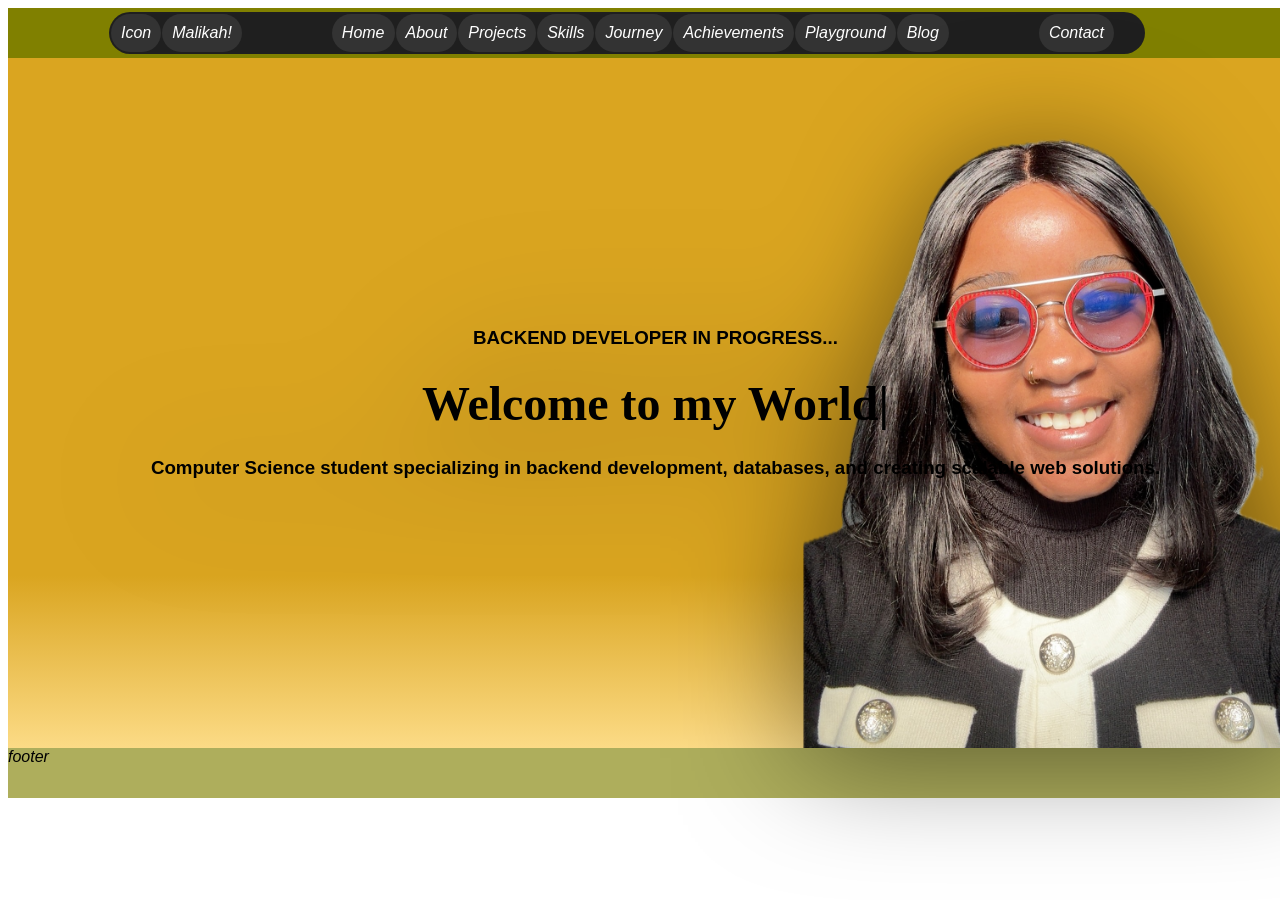
==== index.html @ b6b21f2e "Initial website upload" ====
<!DOCTYPE html>
<html lang="en">
<head>
    <meta charset="UTF-8">
    <meta name="viewport" content="width=device-width, initial-scale=1.0">
    <title>Home</title>
      <link rel="stylesheet" href="style.css">
      <link rel="icon" href="images/icon.png">
</head>
<body>
      <div id="gridcontainer">
     <header id="head">
      <div id="banner">
       <ul class="tabs">
            <li><a href="#">Icon</a></li>
            <li><a href="malikah.html">Malikah!</a></li>
        </ul>
       <ul class="tabs">
            <li><a href="index.html">Home</a></li>
            <li><a href="about.html">About</a></li>
            <li><a href="#">Projects</a></li>
            <li><a href="#">Skills</a></li>
            <li><a href="#">Journey</a></li>
            <li><a href="#">Achievements</a></li>
            <li><a href="#">Playground</a></li>
            <li><a href="#">Blog</a></li>
        </ul>
        <ul class="tabs">
            <li><a href="#">Contact</a></li>
        </ul>
    
    </div>
     </header>
    <main id="main">  
        <section class="box" >
        <h3>BACKEND DEVELOPER IN PROGRESS...<br></h3>
        <h1><p><span id="typing"></span><span class="cursor">|</span></p></h1>
        <h3>Computer Science student specializing in backend development,
             databases, and creating scalable web solutions.</h3>
            </section>
<script src="script.js"></script>
    </main>
    <footer id="footer">footer</footer>
    </div>
</body>
</html>
---- style.css ----
#gridcontainer{
    display: grid;
    grid-template-areas:'header header header' 
    'main main main' 'footer footer footer';
   height: auto;
   max-width:100%;
   background-color:rgba(0, 0, 255, 0) ;
    font-family: Verdana, Geneva, Tahoma, sans-serif;
}
#head{
    grid-area: header;
    background-color: olive;
    font-style: italic;
    height: 50px;
}

#main{
    grid-area: main;
   width:100%;
   background: linear-gradient(to bottom,goldenrod 75%, rgb(252, 219, 134));
    height: auto;

}
#footer{
    grid-area: footer;
    background-color: rgba(128, 128, 0, 0.638);
    font-style: italic;
    height: 50px;

}
/*malikah page */
.page{
    display: grid;
    grid-template-columns: 20% 60% 20%;
}
.grid{
    display: grid;
    grid-template-columns: repeat(3,1fr);
    grid-template-rows: repeat(3, 25%);
    width: 75%;
    margin: auto;
    gap: 1px; 
    /*background-color: rgb(11, 54, 210);*/
   
}

.griditem{
    background-color: rgb(0, 0, 0);
}
table{
    width:75%;
    margin: auto;
}
  td {
  text-align: center;
}
table img{
    height: 30px;
    rotate: 355deg;
}
article img, article video{
    width:100%;
    height: 100%;
    display: block;
}
p img{
    display: block;
    width:160;
    height:240px;
    margin: 27px 30px 78px 40px;
}
p video{
    display: block;
    width:160;
    height:240px;
    margin: 27px 30px 78px 51px;
}
.grid-wrap{
    position: relative;
    grid-column: 2;
    margin-top: 50px;
}
.col1{
    grid-column: 1;
}
.col3{
    grid-column: 3;
}
.row12{
    grid-row: 1/3;
}
.row22{
    grid-row: 3/5;
}
.row32{
    grid-row: 5/7;
}
.tilt{
    transform:rotateZ(5deg);;
}
.tilt2{
    transform:rotateZ(350deg);;
}
.Photo{
    background-color: whitesmoke; 
    width: 240px;
    height: 330px;
  background-image: radial-gradient(black 0.5px, transparent 0);
  background-size: 5px 5px; 
  margin-top: 140px;
  margin-right: 40px;
  margin-left: 28px;
}
.block1{
    z-index: 4;
    width:auto;
    height: auto;
    transform:rotateZ(340deg);
    position: absolute;
    top: 430px;    
    left: 160px; 
    letter-spacing: 5px;
    font-style:bold;
    text-transform: uppercase;
    color: aliceblue;
    font-family:'Courier New';
    text-shadow: 5px -10px 10px rgb(19, 1, 1);
    font-size: 28px;
}

ol{
    list-style: none;
}
ol li{
    display: inline-block;
    background-color: beige;
    padding: 10px;
    border-radius: 2em;
}
article{
   /* background-color: blueviolet;*/
    display: inline-block;
}
#banner{
    background-color: antiquewhite;
    text-align: center;
}
h1{
   display: inline;
    margin: 20px;
    text-align: center;
}
h1 li{
    display: inline-block;
    margin: -6.5px;
}
.wave li:nth-child(1){transform: translateY(0px); }
.wave li:nth-child(2){transform: translateY(-5.5px); }
.wave li:nth-child(3){transform: translateY(5.5px); }
.wave li:nth-child(4){transform: translateY(-5.5px); }
.wave li:nth-child(5){transform: translateY(65.5x); }
.wave li:nth-child(6){transform: translateY(-5.5px); }

.blockA{
    background-color: blueviolet;
    z-index: 1;
    width: 300px;
    height: 300px;
   float: left;
    transform:rotateZ(5deg);
     margin-left: 10%;
     margin-top: 6%;
}
.blockB{
    background-color: rgb(226, 43, 43);
    z-index: 2;
      width: 300px;
    height: 300px;
   float: left;
    transform:rotateZ(-2deg);
    margin-top: 10%;
    margin-left: 15%;
}
.blockC{
    background-color: rgb(220, 13, 165);
    z-index: 3;
     width: 300px;
    height: 300px;
   float: left;
    transform:rotateZ(20deg);
    margin-left: 40%;
    margin-top: -10%;
}
.blockD{
    background-color: rgb(43, 226, 211);
    z-index: 4;
     width: 300px;
    height: 300px;
    display: inline-block;
    transform:rotateZ(300deg);
    margin-left: 35%;
    margin-top: -50px;
}
 /*me page */
#grid2{
    grid-area: main;
}
#banner {
     display: grid;
    grid-template-columns: 1fr auto 1fr;
    background-color: #1f1f1f;
    border: 2px  #444;
    border-radius: 25px;
    width: 80%;
    margin: 4px 101px;
}
.tabs {
    list-style: none;
    display: flex;
    gap: 1px;
    padding:0;
    margin:2px 88px 2px 2px;
}
.tabs li a {
    display: block;
    padding: 10px 10px;
    text-decoration: none;
    color: white;
    background-color: #333;
    border-radius: 20px;
    transition: 0.3s;
}
.tabs li a:hover {
    background-color: #ae2424;
}

.abs li a.active {
    background-color: #0077ff;
}

.hi-block{
    box-sizing: border-box;
    width: 45%;
    height: 200px;
    background-color: rgb(191, 21, 21);
    margin: 35px;
    float: left;
    border-radius: 2em;
    padding: 30px;
}
.inf-block{
     box-sizing: border-box;
    width:45%;;
    height: 480px;
    background-color: rgb(49, 49, 124);
    margin: 35px;
    float: right;
     border-radius: 2em;
     border-radius: 2em;
    padding: 10px;
}
.me-block{
     box-sizing: border-box;
    width: 55%;
    height: 300px;
    background-color: rgb(191, 21, 21);
    margin: 35px;
    float: left;
    border-radius: 2em;
    padding: 30px;
}
.hob-block{
     box-sizing: border-box;
    width:35%;;
    height: 300px;
    background-color: rgb(49, 49, 124);
    margin: 35px;
    float: left;
    border-radius: 2em;
    padding: 30px;
}
/* home page*/ 
h1 {
    font-size: 3rem;
    font-family:quicksand;
    margin-top: -40px;
     margin-bottom: -40px;
}

.cursor {
    animation: blink 0.8s infinite;
}

@keyframes blink {
    50% {
        opacity: 0;
    }
}


.box {
    background-image: url('images/Me-Pic.png');
    background-repeat: no-repeat;
    height: 690px;
    display: flex;
    flex-direction: column;
    justify-content: center; 
    align-items: center;
    cursor: pointer;
    background-size: 500px;
    background-position: right 0px top -150px;
    filter: drop-shadow(0px 10px 60px rgba(0, 0, 0, 0.5));
    transition: background-size 0.2s ease-out, 
                background-position 0.3s ease-out, 
                filter 0.2s ease-out;
}
.box:hover {
    background-size: 520px;
    background-position: right -5px top -160px; 
    filter: drop-shadow(5px 30px 80px rgba(0, 0, 0, 0.6));
}
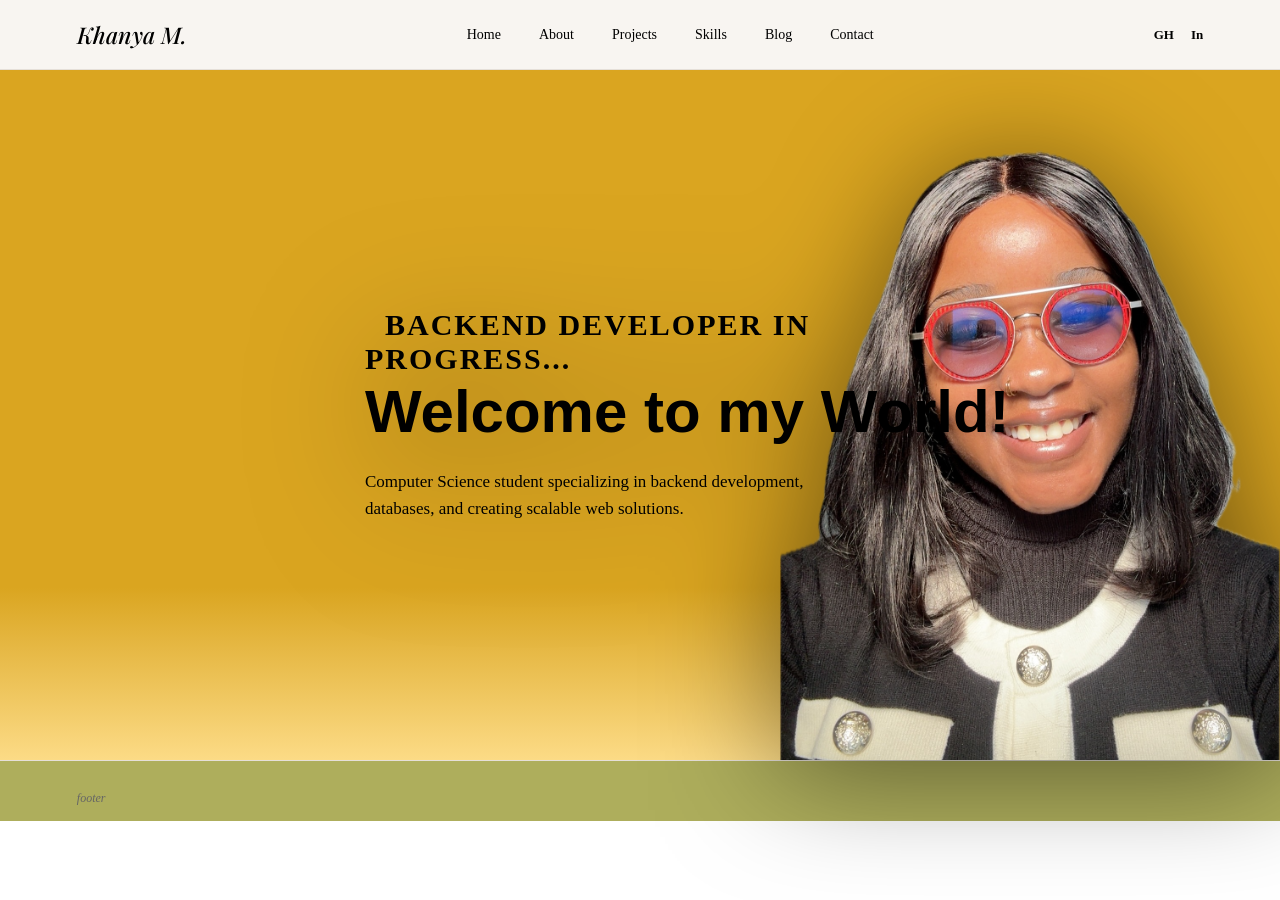
==== commit 33b757d5: "Updated website" ====
--- a/index.html
+++ b/index.html
@@ -3,44 +3,58 @@
 <head>
     <meta charset="UTF-8">
     <meta name="viewport" content="width=device-width, initial-scale=1.0">
-    <title>Home</title>
-      <link rel="stylesheet" href="style.css">
-      <link rel="icon" href="images/icon.png">
+     <title>home</title>
+    <link rel="stylesheet" href="style.css">
+    <link rel="preconnect" href="https://fonts.googleapis.com">
+    <link rel="preconnect" href="https://fonts.gstatic.com" crossorigin>
+    <link href="https://fonts.googleapis.com/css2?family=DM+Sans:wght@400;500;600;700&family=Playfair+Display:wght@400;500;600&display=swap" rel="stylesheet">
 </head>
+
 <body>
-      <div id="gridcontainer">
-     <header id="head">
-      <div id="banner">
-       <ul class="tabs">
-            <li><a href="#">Icon</a></li>
-            <li><a href="malikah.html">Malikah!</a></li>
-        </ul>
-       <ul class="tabs">
-            <li><a href="index.html">Home</a></li>
-            <li><a href="about.html">About</a></li>
-            <li><a href="#">Projects</a></li>
-            <li><a href="#">Skills</a></li>
-            <li><a href="#">Journey</a></li>
-            <li><a href="#">Achievements</a></li>
-            <li><a href="#">Playground</a></li>
-            <li><a href="#">Blog</a></li>
-        </ul>
-        <ul class="tabs">
-            <li><a href="#">Contact</a></li>
-        </ul>
-    
+  <header class="navbar">
+    <a href="malikah.html" class="logo">Khanya M.</a>
+    <nav class="nav-links" id="navLinks">
+            <a href="index.html">Home</a>
+            <a href="about.html" class="active">About</a>
+            <a href="projects.html">Projects</a>
+            <a href="skills.html">Skills</a>
+            <a href="blog.html">Blog</a>
+            <a href="contact.html">Contact</a>
+        </nav>
+
+        <div class="nav-icons">
+
+            <a href="#" aria-label="GitHub"><span>GH</span></a>
+            <a href="#" aria-label="LinkedIn"><span>In</span></a>
+            <!--<button id="themeToggle" aria-label="Toggle dark mode">☼</button>-->
+        </div>
+
+        <button class="menu-button" id="menuButton">☰</button>
+
+    </header>
+    <main id="main">  
+        <section class="box">
+
+    <div class="hero-text">
+
+        <h1>
+            BACKEND DEVELOPER IN PROGRESS...
+        </h1>
+        <h2>
+            <span id="typing"></span><span class="cursor"></span>
+        </h2>
+        <p>
+            Computer Science student specializing in backend development,
+            databases, and creating scalable web solutions.
+        </p>
+
     </div>
-     </header>
-    <main id="main">  
-        <section class="box" >
-        <h3>BACKEND DEVELOPER IN PROGRESS...<br></h3>
-        <h1><p><span id="typing"></span><span class="cursor">|</span></p></h1>
-        <h3>Computer Science student specializing in backend development,
-             databases, and creating scalable web solutions.</h3>
-            </section>
-<script src="script.js"></script>
+
+</section>
+        
     </main>
     <footer id="footer">footer</footer>
     </div>
+    <script src="script.js"></script>
 </body>
 </html>
--- a/style.css
+++ b/style.css
@@ -201,7 +201,7 @@
     margin-left: 35%;
     margin-top: -50px;
 }
- /*me page */
+ /*index page */
 #grid2{
     grid-area: main;
 }
@@ -319,6 +319,815 @@
     background-position: right -5px top -160px; 
     filter: drop-shadow(5px 30px 80px rgba(0, 0, 0, 0.6));
 }
-
-
-
+#typing {
+    font-size: 60px;
+    font-family: Arial, sans-serif;
+
+    /* IMPORTANT */
+    display: block;
+    position: static;
+
+    width: auto;
+    height: auto;
+
+    line-height: 1.2;
+    white-space: nowrap;
+}
+.hero-text {
+    width: 550px;
+}
+.hero-text h1 {
+    font-size: 30px;
+    letter-spacing: 2px;
+    margin-bottom: 20px;
+}
+
+.hero-text h2 {
+    font-size: 40px;
+    line-height: 1.1;
+    margin: 0 0 20px 0;
+    min-height: 1.2em;
+}
+.hero-text p {
+    font-size: 17px;
+    line-height: 1.6;
+    max-width: 500px;
+}
+/* About page */
+
+* {
+    margin: 0;
+    padding: 0;
+    box-sizing: border-box;
+}
+
+:root {
+
+    --background: #f8f5f1;
+    --white: #ffffff;
+
+    --text: #101820;
+    --muted: #656565;
+
+    --dark: #101820;
+
+    --accent: #b98561;
+    --accent-light: #ead9cb;
+
+    --border: #e5dfd8;
+
+    --serif: "Playfair Display", Georgia, serif;
+    --sans: "DM Sans", Arial, sans-serif;
+}
+
+html {
+    scroll-behavior: smooth;
+}
+
+
+a {
+    text-decoration: none;
+    color: inherit;
+}
+
+img {
+    max-width: 100%;
+    display: block;
+}
+
+
+.navbar {
+    height: 70px;
+    display: flex;
+    align-items: center;
+    justify-content: space-between;
+    padding: 0 6%;
+    border-bottom: 1px solid var(--border);
+    background: rgba(248, 245, 241, 0.95);
+    position: sticky;
+    top: 0;
+    z-index: 1000;
+    backdrop-filter: blur(10px);
+}
+
+.logo {
+    font-family: var(--serif);
+    font-size: 23px;
+    font-style: italic;
+    font-weight: 500;
+}
+
+.nav-links {
+    display: flex;
+    gap: 38px;
+    height: 100%;
+}
+
+.nav-links a {
+    display: flex;
+    align-items: center;
+    font-size: 14px;
+    position: relative;
+    transition: 0.3s;
+}
+
+.nav-links a:hover {
+
+    color: var(--accent);
+}
+
+.nav-links a.active::after {
+    content: "";
+    position: absolute;
+    bottom: 0;
+    left: 0;
+    right: 0;
+    height: 0px;
+    background: var(--accent);
+}
+
+.nav-icons {
+    display: flex;
+    align-items: center;
+    gap: 17px;
+}
+
+.nav-icons a {
+    font-size: 13px;
+    font-weight: 700;
+}
+
+.nav-icons button {
+    border: none;
+    background: transparent;
+    font-size: 21px;
+    cursor: pointer;
+}
+
+.menu-button {
+    display: none;
+    background: none;
+    border: none;
+    font-size: 25px;
+    cursor: pointer;
+}
+
+.about-hero {
+    max-width: 1200px;
+    margin: auto;
+    padding: 80px 5% 60px;
+    display: grid;
+    grid-template-columns: 1fr 0.85fr;
+    align-items: center;
+    gap: 70px;
+}
+
+.eyebrow {
+
+    color: var(--accent);
+    font-size: 13px;
+    font-weight: 600;
+    letter-spacing: 1px;
+    margin-bottom: 20px;
+}
+
+.eyebrow.light {
+
+    color: #d8ad8c;
+}
+
+.about-hero h1 {
+    font-family: var(--serif);
+    font-size: clamp(48px, 6vw, 72px);
+    line-height: 1.05;
+    font-weight: 500;
+    margin-bottom: 15px;
+}
+
+.about-hero h1 span {
+
+    color: var(--accent);
+}
+
+.about-hero h2 {
+    font-family: var(--serif);
+    font-size: clamp(28px, 3vw, 42px);
+    font-weight: 400;
+    line-height: 1.25;
+    margin-bottom: 25px;
+}
+
+.hero-description {
+    max-width: 500px;
+    color: var(--muted);
+    font-size: 16px;
+    margin-bottom: 32px;
+}
+
+.hero-buttons {
+    display: flex;
+    align-items: center;
+    gap: 35px;
+}
+
+.primary-button {
+    background: var(--dark);
+    color: white;
+    padding: 15px 25px;
+    border-radius: 40px;
+    display: inline-flex;
+    gap: 25px;
+    align-items: center;
+    font-size: 14px;
+    transition: 0.3s;
+}
+
+.primary-button:hover {
+    transform: translateY(-3px);
+    background: #222c35;
+}
+
+.cv-button {
+    border-bottom: 1px solid var(--text);
+    padding-bottom: 3px;
+    font-size: 14px;
+    transition: 0.3s;
+}
+
+.cv-button:hover {
+    color: var(--accent);
+    border-color: var(--accent);
+}
+
+
+.hero-image-container {
+    position: relative;
+    width: 100%;
+    max-width: 450px;
+    justify-self: end;
+}
+
+.image-decoration {
+    position: absolute;
+    width: 100%;
+    height: 100%;
+    border: 1px solid #d2b49d;
+    border-radius: 50% 50% 0 0;
+    transform: translate(-15px, -15px);
+    z-index: 0;
+}
+
+.hero-image {
+    width: 100%;
+    aspect-ratio: 0.82;
+    object-fit: cover;
+    border-radius: 50% 50% 0 0;
+    position: relative;
+    z-index: 1;
+}
+.journey-section {
+    max-width: 1150px;
+    margin: 0 auto 70px;
+    background: var(--dark);
+    color: white;
+    border-radius: 20px;
+    padding: 60px;
+    display: grid;
+    grid-template-columns: 0.9fr 1.1fr;
+    gap: 70px;
+}
+
+.section-number {
+    display: inline-flex;
+    align-items: center;
+    justify-content: center;
+    width: 35px;
+    height: 35px;
+    border: 1px solid #bda58e;
+    border-radius: 50%;
+    font-size: 11px;
+    margin-bottom: 15px;
+}
+
+.journey-section h2 {
+    font-family: var(--serif);
+    font-size: 40px;
+    line-height: 1.15;
+    font-weight: 400;
+    margin-bottom: 20px;
+}
+
+.small-line {
+    width: 40px;
+    height: 1px;
+    background: #bda58e;
+    margin-bottom: 25px;
+}
+
+.journey-introduction p {
+    color: #d0d0d0;
+    font-size: 14px;
+    margin-bottom: 20px;
+    max-width: 430px;
+}
+
+.signature {
+    font-family: var(--serif);
+    font-style: italic;
+    color: #c99876;
+    font-size: 27px;
+    margin-top: 15px;
+}
+
+.timeline {
+
+    position: relative;
+    padding-left: 65px;
+}
+
+.timeline::before {
+    content: "";
+    position: absolute;
+    left: 23px;
+    top: 20px;
+    bottom: 20px;
+    width: 1px;
+    background: #555b60;
+}
+
+.timeline-item {
+
+    position: relative;
+    display: flex;
+    gap: 25px;
+    margin-bottom: 30px;
+}
+
+.timeline-icon {
+    position: absolute;
+    left: -65px;
+    width: 48px;
+    height: 48px;
+    border-radius: 50%;
+    background: #1d2730;
+    border: 1px solid #39434b;
+    display: flex;
+    align-items: center;
+    justify-content: center;
+    z-index: 2;
+    font-size: 17px;
+}
+
+.timeline-year {
+    color: #c99a78;
+    font-size: 12px;
+    display: block;
+    margin-bottom: 3px;
+}
+
+.timeline-content h3 {
+
+    font-family: var(--serif);
+    font-size: 21px;
+    font-weight: 400;
+    margin-bottom: 5px;
+}
+
+.timeline-content p {
+    color: #bfc2c4;
+    font-size: 13px;
+    max-width: 430px;
+}
+
+.skills-section {
+    max-width: 1150px;
+    margin: 0 auto 70px;
+    padding: 0 20px;
+}
+
+.section-heading {
+    display: flex;
+    justify-content: space-between;
+    align-items: end;
+    margin-bottom: 35px;
+}
+
+.section-heading h2 {
+    font-family: var(--serif);
+    font-weight: 400;
+    font-size: 34px;
+    line-height: 1.2;
+}
+
+.outline-button {
+    border: 1px solid #cfc6bd;
+    padding: 12px 20px;
+    border-radius: 30px;
+    font-size: 13px;
+    transition: 0.3s;
+}
+
+.outline-button:hover {
+    background: var(--dark);
+    color: white;
+}
+
+.skills-grid {
+    display: grid;
+    grid-template-columns: repeat(5, 1fr);
+    gap: 12px;
+}
+
+.skill-card {
+    background: var(--white);
+    border: 1px solid var(--border);
+    border-radius: 18px;
+    padding: 25px 20px;
+    min-height: 200px;
+    transition: 0.3s;
+}
+
+.skill-card:hover {
+    transform: translateY(-6px);
+    box-shadow: 0 15px 35px rgba(0,0,0,0.07);
+}
+
+.skill-icon {
+    width: 48px;
+    height: 48px;
+    border-radius: 50%;
+    background: var(--accent-light);
+    display: flex;
+    align-items: center;
+    justify-content: center;
+    margin-bottom: 20px;
+    font-size: 13px;
+    font-weight: 600;
+}
+
+.skill-card h3 {
+    font-size: 15px;
+    margin-bottom: 8px;
+}
+
+.skill-card p {
+    color: var(--muted);
+    font-size: 12px;
+}
+
+.split-section {
+    max-width: 1150px;
+    margin: 0 auto 70px;
+    display: grid;
+    grid-template-columns: 1fr 1fr;
+    gap: 15px;
+}
+
+.goals-card {
+    position: relative;
+    min-height: 440px;
+    border-radius: 20px;
+    overflow: hidden;
+    color: white;
+}
+
+.goals-image {
+    width: 100%;
+    height: 100%;
+    object-fit: cover;
+    position: absolute;
+}
+
+.goals-overlay {
+    position: absolute;
+    inset: 0;
+    padding: 45px;
+    background: linear-gradient(
+        90deg,
+        rgba(10,15,20,0.92),
+        rgba(10,15,20,0.55)
+    );
+}
+
+.goals-overlay h2 {
+    font-family: var(--serif);
+    font-size: 38px;
+    font-weight: 400;
+    margin-bottom: 25px;
+}
+
+.goals-overlay ul {
+    list-style: none;
+}
+
+.goals-overlay li {
+    display: flex;
+    gap: 12px;
+    margin-bottom: 14px;
+    font-size: 13px;
+    color: #e2e2e2;
+}
+
+.goals-overlay li span {
+    color: #c99a78;
+}
+
+
+.beyond-card {
+    background: white;
+    border: 1px solid var(--border);
+    border-radius: 20px;
+    padding: 45px;
+}
+
+.beyond-card h2 {
+    font-family: var(--serif);
+    font-size: 38px;
+    font-weight: 400;
+    margin-bottom: 30px;
+}
+
+.interests-grid {
+    display: grid;
+    grid-template-columns: repeat(2, 1fr);
+    gap: 28px;
+}
+
+.interest-icon {
+    font-size: 23px;
+    margin-bottom: 7px;
+}
+
+.interest h3 {
+    font-size: 14px;
+    margin-bottom: 3px;
+}
+
+.interest p {
+    color: var(--muted);
+    font-size: 11px;
+}
+
+.personal-note {
+    margin-top: 30px;
+    padding: 15px;
+    border-radius: 12px;
+    background: #f7eee7;
+    display: flex;
+    gap: 15px;
+    align-items: center;
+    font-size: 12px;
+}
+
+.personal-note span {
+
+    font-size: 20px;
+    color: var(--accent);
+}
+
+.contact-cta {
+    max-width: 1150px;
+    margin: 0 auto 40px;
+    background: white;
+    border: 1px solid var(--border);
+    border-radius: 20px;
+    padding: 35px 45px;
+    display: flex;
+    align-items: center;
+    gap: 25px;
+}
+
+.cta-icon {
+    width: 50px;
+    height: 50px;
+    background: var(--dark);
+    color: white;
+    border-radius: 50%;
+    display: flex;
+    align-items: center;
+    justify-content: center;
+    flex-shrink: 0;
+}
+
+.contact-cta h2 {
+    font-family: var(--serif);
+    font-size: 27px;
+    font-weight: 400;
+}
+
+.contact-cta p {
+    font-size: 13px;
+    color: var(--muted);
+}
+
+.contact-cta .primary-button {
+
+    margin-left: auto;
+}
+
+footer {
+    border-top: 1px solid var(--border);
+    padding: 30px 6%;
+    display: flex;
+    justify-content: space-between;
+    font-size: 12px;
+    color: var(--muted);
+}
+
+footer div {
+    display: flex;
+    gap: 25px;
+}
+
+footer a:hover {
+
+    color: var(--accent);
+}
+
+/*Dark mode*/
+body.dark {
+
+    --background: #11161b;
+    --white: #1a2025;
+    --text: #f4f4f4;
+    --muted: #b5b5b5;
+    --border: #30363b;
+}
+
+body.dark .navbar {
+
+    background: rgba(17, 22, 27, 0.95);
+}
+
+body.dark .skill-card,
+body.dark .beyond-card,
+body.dark .contact-cta {
+
+    background: #1a2025;
+}
+
+@media (max-width: 900px) {
+
+    .nav-links {
+        position: fixed;
+        top: 70px;
+       left: 0;
+        right: 0;
+        height: auto;
+        background: var(--background);
+        display: none;
+        flex-direction: column;
+        padding: 30px;
+        gap: 25px;
+        border-bottom: 1px solid var(--border);
+    }
+
+    .nav-links.show {
+        display: flex;
+    }
+
+    .nav-icons {
+        display: none;
+    }
+
+    .menu-button {
+        display: block;
+        color: var(--text);
+    }
+
+    .about-hero {
+        grid-template-columns: 1fr;
+        text-align: center;
+        gap: 45px;
+    }
+
+    .hero-description {
+        margin-left: auto;
+        margin-right: auto;
+    }
+
+    .hero-buttons {
+        justify-content: center;
+    }
+
+    .hero-image-container {
+        justify-self: center;
+        max-width: 380px;
+    }
+
+    .journey-section {
+        grid-template-columns: 1fr;
+        padding: 40px;
+        margin-left: 20px;
+        margin-right: 20px;
+    }
+
+    .skills-grid {
+
+        grid-template-columns: repeat(2, 1fr);
+    }
+
+    .split-section {
+        grid-template-columns: 1fr;
+        margin-left: 20px;
+        margin-right: 20px;
+    }
+    .contact-cta {
+
+        margin-left: 20px;
+        margin-right: 20px;
+    }
+}
+
+@media (max-width: 550px) {
+
+    .navbar {
+        padding: 0 20px;
+    }
+
+    .about-hero {
+        padding: 60px 25px 40px;
+    }
+
+    .about-hero h1 {
+        font-size: 46px;
+    }
+
+    .about-hero h2 {
+        font-size: 27px;
+    }
+
+    .hero-buttons {
+        flex-direction: column;
+        gap: 20px;
+    }
+
+    .journey-section {
+        padding: 30px 25px;
+        border-radius: 15px;
+    }
+
+    .journey-section h2 {
+        font-size: 32px;
+    }
+
+    .timeline {
+        padding-left: 50px;
+    }
+
+    .timeline-icon {
+        left: -50px;
+        width: 38px;
+        height: 38px;
+    }
+
+    .timeline::before {
+        left: 18px;
+    }
+
+    .section-heading {
+        display: block;
+    }
+
+    .section-heading h2 {
+        font-size: 29px;
+        margin-bottom: 25px;
+    }
+
+    .skills-grid {
+        grid-template-columns: 1fr;
+    }
+
+    .beyond-card,
+    .goals-overlay {
+        padding: 30px;
+    }
+
+    .interests-grid {
+        grid-template-columns: 1fr 1fr;
+        gap: 20px;
+    }
+
+    .contact-cta {
+        flex-direction: column;
+        text-align: center;
+        padding: 35px 25px;
+    }
+
+    .contact-cta .primary-button {
+        margin-left: 0;
+    }
+
+    footer {
+        flex-direction: column;
+        gap: 15px;
+        text-align: center;
+    }
+
+    footer div {
+        justify-content: center;
+    }
+}
+
+
+
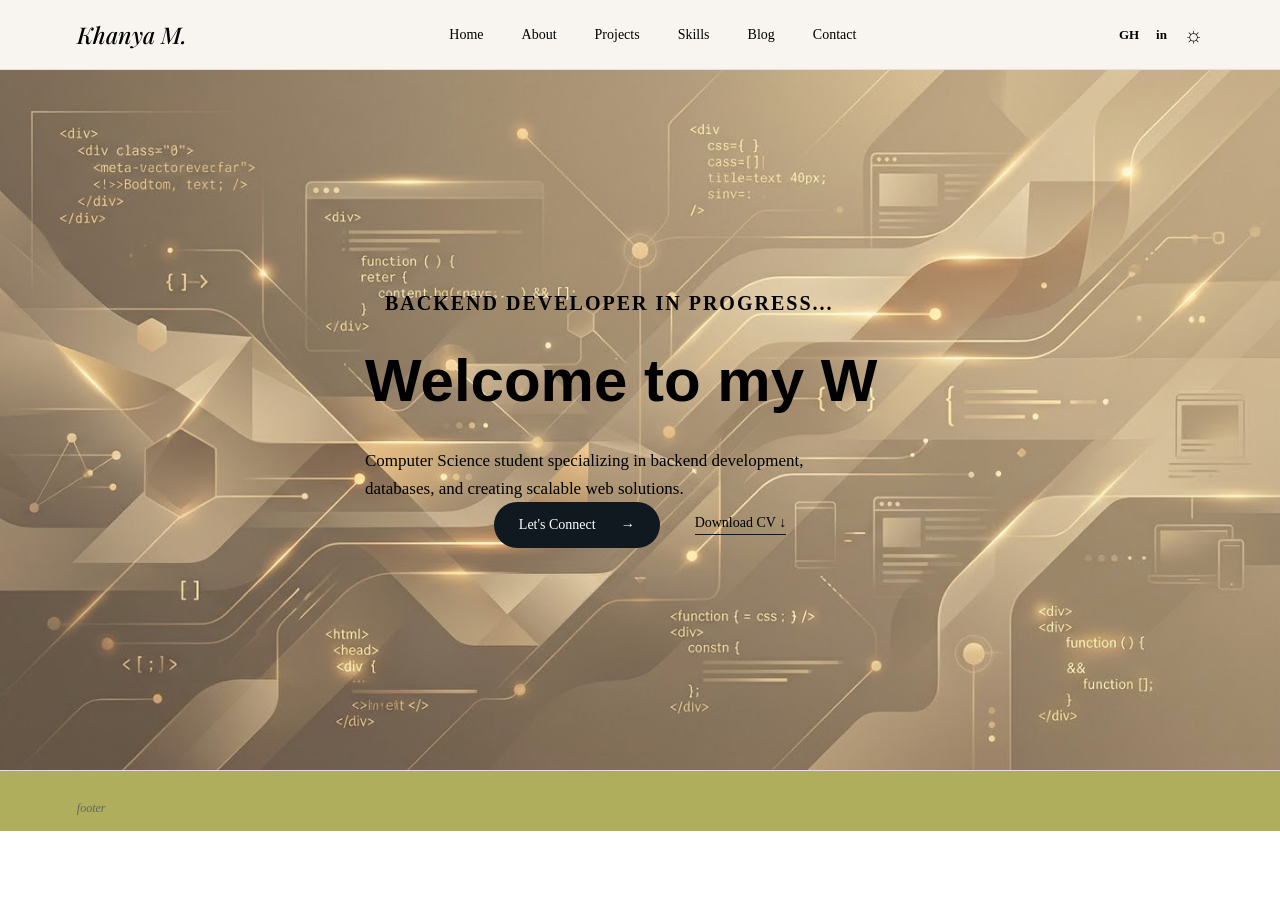
==== commit 96772b9d: "Updated website" ====
--- a/index.html
+++ b/index.html
@@ -24,11 +24,17 @@
 
         <div class="nav-icons">
 
-            <a href="#" aria-label="GitHub"><span>GH</span></a>
-            <a href="#" aria-label="LinkedIn"><span>In</span></a>
-            <!--<button id="themeToggle" aria-label="Toggle dark mode">☼</button>-->
+            <a href="https://github.com/Malikahkm" target="_blank"aria-label="GitHub">
+                <span>GH</span>
+            </a>
+
+            <a href="https://linkedin.com/in/khanya-mhlongo-a250503a8" target="_blank" aria-label="LinkedIn">
+                <span>in</span>
+            </a>
+
+            <button id="themeToggle" aria-label="Toggle dark mode"> ☼
+            </button>
         </div>
-
         <button class="menu-button" id="menuButton">☰</button>
 
     </header>
@@ -49,8 +55,20 @@
         </p>
 
     </div>
+    
+     <div class="hero-buttons">
+                   <a href="contact.html" class="primary-button">
+                        Let's Connect
+                        <span>→</span>
+                    </a>
+                    <a href="#" class="cv-button">
+                        Download CV
+                        <span>↓</span>
+                    </a>
+                </div>
 
 </section>
+
         
     </main>
     <footer id="footer">footer</footer>
--- a/style.css
+++ b/style.css
@@ -17,7 +17,7 @@
 #main{
     grid-area: main;
    width:100%;
-   background: linear-gradient(to bottom,goldenrod 75%, rgb(252, 219, 134));
+   background: linear-gradient(to bottom,#d8ad8c, 75%, rgb(252, 219, 134));
     height: auto;
 
 }
@@ -51,8 +51,8 @@
     width:75%;
     margin: auto;
 }
-  td {
-  text-align: center;
+td {
+  align-items: center;
 }
 table img{
     height: 30px;
@@ -102,7 +102,7 @@
     transform:rotateZ(350deg);;
 }
 .Photo{
-    background-color: whitesmoke; 
+    background-color: #222c35; 
     width: 240px;
     height: 330px;
   background-image: radial-gradient(black 0.5px, transparent 0);
@@ -299,24 +299,21 @@
 
 
 .box {
-    background-image: url('images/Me-Pic.png');
+    background-image: url('images/home2.jpeg');
     background-repeat: no-repeat;
-    height: 690px;
+    background-size: cover;
+    background-position: center;
+    height: 700px;
     display: flex;
     flex-direction: column;
-    justify-content: center; 
     align-items: center;
     cursor: pointer;
-    background-size: 500px;
-    background-position: right 0px top -150px;
-    filter: drop-shadow(0px 10px 60px rgba(0, 0, 0, 0.5));
+   justify-content: center;
     transition: background-size 0.2s ease-out, 
                 background-position 0.3s ease-out, 
                 filter 0.2s ease-out;
 }
 .box:hover {
-    background-size: 520px;
-    background-position: right -5px top -160px; 
     filter: drop-shadow(5px 30px 80px rgba(0, 0, 0, 0.6));
 }
 #typing {
@@ -337,15 +334,16 @@
     width: 550px;
 }
 .hero-text h1 {
-    font-size: 30px;
+    font-size: 20px;
     letter-spacing: 2px;
-    margin-bottom: 20px;
+    margin-top: 2px;
 }
 
 .hero-text h2 {
     font-size: 40px;
     line-height: 1.1;
-    margin: 0 0 20px 0;
+    margin-top: 30px;
+    margin-bottom: 30px;
     min-height: 1.2em;
 }
 .hero-text p {
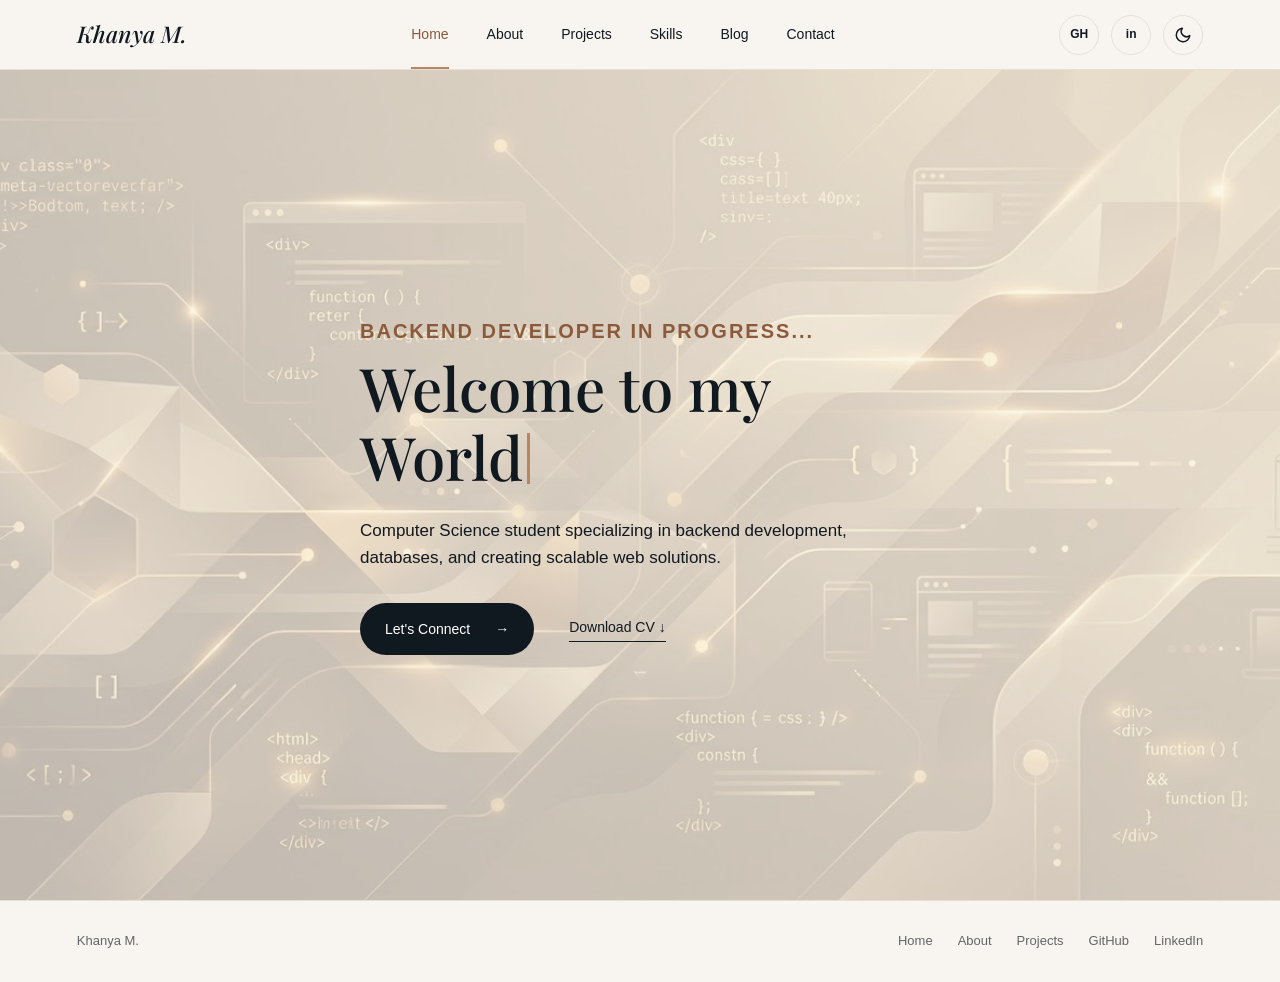
==== commit c9a6dcb9: "new cut" ====
--- a/index.html
+++ b/index.html
@@ -3,76 +3,86 @@
 <head>
     <meta charset="UTF-8">
     <meta name="viewport" content="width=device-width, initial-scale=1.0">
-     <title>home</title>
-    <link rel="stylesheet" href="style.css">
+    <title>Home | Khanya M.</title>
+
+    <!-- applies the saved theme before the page paints (no defer) -->
+    <script src="theme-init.js"></script>
+
     <link rel="preconnect" href="https://fonts.googleapis.com">
     <link rel="preconnect" href="https://fonts.gstatic.com" crossorigin>
     <link href="https://fonts.googleapis.com/css2?family=DM+Sans:wght@400;500;600;700&family=Playfair+Display:wght@400;500;600&display=swap" rel="stylesheet">
+    <link rel="stylesheet" href="style.css">
+    <script src="script.js" defer></script>
 </head>
 
 <body>
-  <header class="navbar">
-    <a href="malikah.html" class="logo">Khanya M.</a>
-    <nav class="nav-links" id="navLinks">
-            <a href="index.html">Home</a>
-            <a href="about.html" class="active">About</a>
+    <a class="skip-link" href="#main">Skip to content</a>
+
+    <header class="navbar">
+        <a href="malikah.html" class="logo">Khanya M.</a>
+
+        <nav class="nav-links" id="navLinks" aria-label="Main">
+            <a href="index.html" aria-current="page">Home</a>
+            <a href="about.html">About</a>
             <a href="projects.html">Projects</a>
             <a href="skills.html">Skills</a>
             <a href="blog.html">Blog</a>
             <a href="contact.html">Contact</a>
         </nav>
 
-        <div class="nav-icons">
+        <div class="nav-actions">
+            <a class="icon-btn social" href="https://github.com/Malikahkm" target="_blank" rel="noopener noreferrer" aria-label="GitHub"><span>GH</span></a>
+            <a class="icon-btn social" href="https://linkedin.com/in/khanya-mhlongo-a250503a8" target="_blank" rel="noopener noreferrer" aria-label="LinkedIn"><span>in</span></a>
 
-            <a href="https://github.com/Malikahkm" target="_blank"aria-label="GitHub">
-                <span>GH</span>
-            </a>
+            <button type="button" class="icon-btn" id="themeToggle" aria-label="Toggle dark mode" aria-pressed="false">
+                <svg class="icon-moon" viewBox="0 0 24 24" fill="none" stroke="currentColor" stroke-width="2" stroke-linecap="round" stroke-linejoin="round" aria-hidden="true"><path d="M21 12.8A9 9 0 1 1 11.2 3a7 7 0 0 0 9.8 9.8z"/></svg>
+                <svg class="icon-sun" viewBox="0 0 24 24" fill="none" stroke="currentColor" stroke-width="2" stroke-linecap="round" stroke-linejoin="round" aria-hidden="true"><circle cx="12" cy="12" r="4"/><path d="M12 2v2M12 20v2M4.9 4.9l1.4 1.4M17.7 17.7l1.4 1.4M2 12h2M20 12h2M4.9 19.1l1.4-1.4M17.7 6.3l1.4-1.4"/></svg>
+            </button>
 
-            <a href="https://linkedin.com/in/khanya-mhlongo-a250503a8" target="_blank" aria-label="LinkedIn">
-                <span>in</span>
-            </a>
-
-            <button id="themeToggle" aria-label="Toggle dark mode"> ☼
+            <button type="button" class="icon-btn menu-button" id="menuButton" aria-label="Open menu" aria-expanded="false" aria-controls="navLinks">
+                <span class="bar"></span>
+                <span class="bar"></span>
+                <span class="bar"></span>
             </button>
         </div>
-        <button class="menu-button" id="menuButton">☰</button>
+    </header>
 
-    </header>
-    <main id="main">  
-        <section class="box">
+    <main id="main">
+        <section class="hero">
+            <div class="hero-text">
+                <h1>BACKEND DEVELOPER IN PROGRESS...</h1>
+                <h2 aria-label="Welcome to my World!">
+                    <span id="typing" aria-hidden="true"></span><span class="cursor" aria-hidden="true"></span>
+                </h2>
+                <p>
+                    Computer Science student specializing in backend development,
+                    databases, and creating scalable web solutions.
+                </p>
+            </div>
 
-    <div class="hero-text">
+            <div class="hero-buttons">
+                <a href="contact.html" class="primary-button">
+                    Let's Connect
+                    <span aria-hidden="true">→</span>
+                </a>
+                <!-- point href at your CV file, e.g. files/cv.pdf -->
+                <a href="#" class="cv-button">
+                    Download CV
+                    <span aria-hidden="true">↓</span>
+                </a>
+            </div>
+        </section>
+    </main>
 
-        <h1>
-            BACKEND DEVELOPER IN PROGRESS...
-        </h1>
-        <h2>
-            <span id="typing"></span><span class="cursor"></span>
-        </h2>
-        <p>
-            Computer Science student specializing in backend development,
-            databases, and creating scalable web solutions.
-        </p>
-
-    </div>
-    
-     <div class="hero-buttons">
-                   <a href="contact.html" class="primary-button">
-                        Let's Connect
-                        <span>→</span>
-                    </a>
-                    <a href="#" class="cv-button">
-                        Download CV
-                        <span>↓</span>
-                    </a>
-                </div>
-
-</section>
-
-        
-    </main>
-    <footer id="footer">footer</footer>
-    </div>
-    <script src="script.js"></script>
+    <footer class="site-footer">
+        <p>Khanya M.</p>
+        <nav aria-label="Footer">
+            <a href="index.html">Home</a>
+            <a href="about.html">About</a>
+            <a href="projects.html">Projects</a>
+            <a href="https://github.com/Malikahkm" target="_blank" rel="noopener noreferrer">GitHub</a>
+            <a href="https://linkedin.com/in/khanya-mhlongo-a250503a8" target="_blank" rel="noopener noreferrer">LinkedIn</a>
+        </nav>
+    </footer>
 </body>
-</html>+</html>
--- a/style.css
+++ b/style.css
@@ -1,411 +1,195 @@
-#gridcontainer{
-    display: grid;
-    grid-template-areas:'header header header' 
-    'main main main' 'footer footer footer';
-   height: auto;
-   max-width:100%;
-   background-color:rgba(0, 0, 255, 0) ;
-    font-family: Verdana, Geneva, Tahoma, sans-serif;
-}
-#head{
-    grid-area: header;
-    background-color: olive;
-    font-style: italic;
-    height: 50px;
-}
-
-#main{
-    grid-area: main;
-   width:100%;
-   background: linear-gradient(to bottom,#d8ad8c, 75%, rgb(252, 219, 134));
-    height: auto;
-
-}
-#footer{
-    grid-area: footer;
-    background-color: rgba(128, 128, 0, 0.638);
-    font-style: italic;
-    height: 50px;
-
-}
-/*malikah page */
-.page{
-    display: grid;
-    grid-template-columns: 20% 60% 20%;
-}
-.grid{
-    display: grid;
-    grid-template-columns: repeat(3,1fr);
-    grid-template-rows: repeat(3, 25%);
-    width: 75%;
-    margin: auto;
-    gap: 1px; 
-    /*background-color: rgb(11, 54, 210);*/
-   
-}
-
-.griditem{
-    background-color: rgb(0, 0, 0);
-}
-table{
-    width:75%;
-    margin: auto;
-}
-td {
-  align-items: center;
-}
-table img{
-    height: 30px;
-    rotate: 355deg;
-}
-article img, article video{
-    width:100%;
-    height: 100%;
-    display: block;
-}
-p img{
-    display: block;
-    width:160;
-    height:240px;
-    margin: 27px 30px 78px 40px;
-}
-p video{
-    display: block;
-    width:160;
-    height:240px;
-    margin: 27px 30px 78px 51px;
-}
-.grid-wrap{
-    position: relative;
-    grid-column: 2;
-    margin-top: 50px;
-}
-.col1{
-    grid-column: 1;
-}
-.col3{
-    grid-column: 3;
-}
-.row12{
-    grid-row: 1/3;
-}
-.row22{
-    grid-row: 3/5;
-}
-.row32{
-    grid-row: 5/7;
-}
-.tilt{
-    transform:rotateZ(5deg);;
-}
-.tilt2{
-    transform:rotateZ(350deg);;
-}
-.Photo{
-    background-color: #222c35; 
-    width: 240px;
-    height: 330px;
-  background-image: radial-gradient(black 0.5px, transparent 0);
-  background-size: 5px 5px; 
-  margin-top: 140px;
-  margin-right: 40px;
-  margin-left: 28px;
-}
-.block1{
-    z-index: 4;
-    width:auto;
-    height: auto;
-    transform:rotateZ(340deg);
-    position: absolute;
-    top: 430px;    
-    left: 160px; 
-    letter-spacing: 5px;
-    font-style:bold;
-    text-transform: uppercase;
-    color: aliceblue;
-    font-family:'Courier New';
-    text-shadow: 5px -10px 10px rgb(19, 1, 1);
-    font-size: 28px;
-}
-
-ol{
-    list-style: none;
-}
-ol li{
-    display: inline-block;
-    background-color: beige;
-    padding: 10px;
-    border-radius: 2em;
-}
-article{
-   /* background-color: blueviolet;*/
-    display: inline-block;
-}
-#banner{
-    background-color: antiquewhite;
-    text-align: center;
-}
-h1{
-   display: inline;
-    margin: 20px;
-    text-align: center;
-}
-h1 li{
-    display: inline-block;
-    margin: -6.5px;
-}
-.wave li:nth-child(1){transform: translateY(0px); }
-.wave li:nth-child(2){transform: translateY(-5.5px); }
-.wave li:nth-child(3){transform: translateY(5.5px); }
-.wave li:nth-child(4){transform: translateY(-5.5px); }
-.wave li:nth-child(5){transform: translateY(65.5x); }
-.wave li:nth-child(6){transform: translateY(-5.5px); }
-
-.blockA{
-    background-color: blueviolet;
-    z-index: 1;
-    width: 300px;
-    height: 300px;
-   float: left;
-    transform:rotateZ(5deg);
-     margin-left: 10%;
-     margin-top: 6%;
-}
-.blockB{
-    background-color: rgb(226, 43, 43);
-    z-index: 2;
-      width: 300px;
-    height: 300px;
-   float: left;
-    transform:rotateZ(-2deg);
-    margin-top: 10%;
-    margin-left: 15%;
-}
-.blockC{
-    background-color: rgb(220, 13, 165);
-    z-index: 3;
-     width: 300px;
-    height: 300px;
-   float: left;
-    transform:rotateZ(20deg);
-    margin-left: 40%;
-    margin-top: -10%;
-}
-.blockD{
-    background-color: rgb(43, 226, 211);
-    z-index: 4;
-     width: 300px;
-    height: 300px;
-    display: inline-block;
-    transform:rotateZ(300deg);
-    margin-left: 35%;
-    margin-top: -50px;
-}
- /*index page */
-#grid2{
-    grid-area: main;
-}
-#banner {
-     display: grid;
-    grid-template-columns: 1fr auto 1fr;
-    background-color: #1f1f1f;
-    border: 2px  #444;
-    border-radius: 25px;
-    width: 80%;
-    margin: 4px 101px;
-}
-.tabs {
-    list-style: none;
-    display: flex;
-    gap: 1px;
-    padding:0;
-    margin:2px 88px 2px 2px;
-}
-.tabs li a {
-    display: block;
-    padding: 10px 10px;
-    text-decoration: none;
-    color: white;
-    background-color: #333;
-    border-radius: 20px;
-    transition: 0.3s;
-}
-.tabs li a:hover {
-    background-color: #ae2424;
-}
-
-.abs li a.active {
-    background-color: #0077ff;
-}
-
-.hi-block{
-    box-sizing: border-box;
-    width: 45%;
-    height: 200px;
-    background-color: rgb(191, 21, 21);
-    margin: 35px;
-    float: left;
-    border-radius: 2em;
-    padding: 30px;
-}
-.inf-block{
-     box-sizing: border-box;
-    width:45%;;
-    height: 480px;
-    background-color: rgb(49, 49, 124);
-    margin: 35px;
-    float: right;
-     border-radius: 2em;
-     border-radius: 2em;
-    padding: 10px;
-}
-.me-block{
-     box-sizing: border-box;
-    width: 55%;
-    height: 300px;
-    background-color: rgb(191, 21, 21);
-    margin: 35px;
-    float: left;
-    border-radius: 2em;
-    padding: 30px;
-}
-.hob-block{
-     box-sizing: border-box;
-    width:35%;;
-    height: 300px;
-    background-color: rgb(49, 49, 124);
-    margin: 35px;
-    float: left;
-    border-radius: 2em;
-    padding: 30px;
-}
-/* home page*/ 
-h1 {
-    font-size: 3rem;
-    font-family:quicksand;
-    margin-top: -40px;
-     margin-bottom: -40px;
-}
-
-.cursor {
-    animation: blink 0.8s infinite;
-}
-
-@keyframes blink {
-    50% {
-        opacity: 0;
-    }
-}
-
-
-.box {
-    background-image: url('images/home2.jpeg');
-    background-repeat: no-repeat;
-    background-size: cover;
-    background-position: center;
-    height: 700px;
-    display: flex;
-    flex-direction: column;
-    align-items: center;
-    cursor: pointer;
-   justify-content: center;
-    transition: background-size 0.2s ease-out, 
-                background-position 0.3s ease-out, 
-                filter 0.2s ease-out;
-}
-.box:hover {
-    filter: drop-shadow(5px 30px 80px rgba(0, 0, 0, 0.6));
-}
-#typing {
-    font-size: 60px;
-    font-family: Arial, sans-serif;
-
-    /* IMPORTANT */
-    display: block;
-    position: static;
-
-    width: auto;
-    height: auto;
-
-    line-height: 1.2;
-    white-space: nowrap;
-}
-.hero-text {
-    width: 550px;
-}
-.hero-text h1 {
-    font-size: 20px;
-    letter-spacing: 2px;
-    margin-top: 2px;
-}
-
-.hero-text h2 {
-    font-size: 40px;
-    line-height: 1.1;
-    margin-top: 30px;
-    margin-bottom: 30px;
-    min-height: 1.2em;
-}
-.hero-text p {
-    font-size: 17px;
-    line-height: 1.6;
-    max-width: 500px;
-}
-/* About page */
-
-* {
+/* ==========================================================
+   style.css  -  Khanya M. portfolio
+   Pages: index.html, about.html, contact.html, malikah.html
+
+   1. Design tokens (light + dark)
+   2. Base / reset
+   3. Header + mobile menu
+   4. Shared components
+   5. Home
+   6. About
+   7. Contact
+   8. Gallery (malikah.html)
+   9. Footer
+   10. Responsive (all media queries live here, at the bottom)
+   ========================================================== */
+
+
+/* ==========================================================
+   1. DESIGN TOKENS
+   Dark mode = the same variables, redefined. Components never
+   hard-code a colour, so they follow the theme automatically.
+   ========================================================== */
+
+:root {
+    --background: #f8f5f1;
+    --surface: #ffffff;
+    --text: #101820;
+    --muted: #656565;
+    --accent: #b98561;
+    --accent-text: #8c5a3a;        /* accent colour that is readable as small text */
+    --accent-light: #ead9cb;
+    --border: #e5dfd8;
+    --nav-bg: rgba(248, 245, 241, 0.92);
+    --note-bg: #f7eee7;
+    --shadow: 0 15px 35px rgba(0, 0, 0, 0.07);
+
+    /* dark panels (journey, contact form) */
+    --panel: #101820;
+    --panel-text: #ffffff;
+    --panel-muted: #c9ccce;
+    --panel-accent: #d8ad8c;
+    --panel-border: #2f3a44;
+
+    /* buttons */
+    --button-bg: #101820;
+    --button-text: #ffffff;
+
+    /* home hero overlay, keeps text readable over the photo */
+    --hero-scrim: rgba(248, 245, 241, 0.62);
+
+    --serif: "Playfair Display", Georgia, serif;
+    --sans: "DM Sans", Arial, sans-serif;
+
+    --nav-h: 70px;
+    --container: min(1150px, 100% - 40px);
+
+    color-scheme: light;
+}
+
+:root[data-theme="dark"] {
+    --background: #0f1419;
+    --surface: #171d23;
+    --text: #f2f2f2;
+    --muted: #b3b8bc;
+    --accent: #c99a78;
+    --accent-text: #d8ad8c;
+    --accent-light: #3a2f27;
+    --border: #2a3239;
+    --nav-bg: rgba(15, 20, 25, 0.92);
+    --note-bg: #241d17;
+    --shadow: 0 15px 35px rgba(0, 0, 0, 0.45);
+
+    --panel: #1c2630;
+    --panel-border: #33404b;
+
+    --button-bg: #d8ad8c;
+    --button-text: #101820;
+
+    --hero-scrim: rgba(10, 14, 18, 0.66);
+
+    color-scheme: dark;
+}
+
+
+/* ==========================================================
+   2. BASE
+   ========================================================== */
+
+*,
+*::before,
+*::after {
     margin: 0;
     padding: 0;
     box-sizing: border-box;
 }
 
-:root {
-
-    --background: #f8f5f1;
-    --white: #ffffff;
-
-    --text: #101820;
-    --muted: #656565;
-
-    --dark: #101820;
-
-    --accent: #b98561;
-    --accent-light: #ead9cb;
-
-    --border: #e5dfd8;
-
-    --serif: "Playfair Display", Georgia, serif;
-    --sans: "DM Sans", Arial, sans-serif;
-}
-
 html {
     scroll-behavior: smooth;
-}
-
+    scroll-padding-top: calc(var(--nav-h) + 10px);
+    -webkit-text-size-adjust: 100%;
+}
+
+body {
+    min-height: 100vh;
+    min-height: 100dvh;
+    display: flex;
+    flex-direction: column;
+    font-family: var(--sans);
+    background: var(--background);
+    color: var(--text);
+    line-height: 1.6;
+    overflow-x: clip;
+    transition: background-color 0.3s ease, color 0.3s ease;
+}
+
+main {
+    flex: 1;
+}
+
+img,
+video {
+    display: block;
+    max-width: 100%;
+}
 
 a {
+    color: inherit;
     text-decoration: none;
+}
+
+ul {
+    list-style: none;
+}
+
+button,
+input,
+textarea {
+    font: inherit;
     color: inherit;
 }
 
-img {
-    max-width: 100%;
-    display: block;
-}
-
+:focus-visible {
+    outline: 2px solid var(--accent);
+    outline-offset: 3px;
+}
+
+.sr-only {
+    position: absolute;
+    width: 1px;
+    height: 1px;
+    margin: -1px;
+    overflow: hidden;
+    clip: rect(0 0 0 0);
+    white-space: nowrap;
+}
+
+.skip-link {
+    position: absolute;
+    left: 12px;
+    top: -60px;
+    z-index: 2000;
+    padding: 10px 16px;
+    border-radius: 8px;
+    background: var(--button-bg);
+    color: var(--button-text);
+    font-size: 14px;
+}
+
+.skip-link:focus {
+    top: 12px;
+}
+
+
+/* ==========================================================
+   3. HEADER + MOBILE MENU
+   ========================================================== */
 
 .navbar {
-    height: 70px;
-    display: flex;
-    align-items: center;
-    justify-content: space-between;
-    padding: 0 6%;
-    border-bottom: 1px solid var(--border);
-    background: rgba(248, 245, 241, 0.95);
     position: sticky;
     top: 0;
     z-index: 1000;
+    min-height: var(--nav-h);
+    display: flex;
+    align-items: center;
+    justify-content: space-between;
+    gap: 20px;
+    padding: 0 6%;
+    background: var(--nav-bg);
+    border-bottom: 1px solid var(--border);
+    -webkit-backdrop-filter: blur(10px);
     backdrop-filter: blur(10px);
+    transition: background-color 0.3s ease, border-color 0.3s ease;
 }
 
 .logo {
@@ -413,62 +197,271 @@
     font-size: 23px;
     font-style: italic;
     font-weight: 500;
+    white-space: nowrap;
 }
 
 .nav-links {
     display: flex;
+    align-self: stretch;
     gap: 38px;
-    height: 100%;
 }
 
 .nav-links a {
+    position: relative;
     display: flex;
     align-items: center;
     font-size: 14px;
-    position: relative;
-    transition: 0.3s;
+    transition: color 0.3s ease;
 }
 
 .nav-links a:hover {
-
-    color: var(--accent);
-}
-
-.nav-links a.active::after {
+    color: var(--accent-text);
+}
+
+.nav-links a[aria-current="page"] {
+    color: var(--accent-text);
+}
+
+.nav-links a[aria-current="page"]::after {
     content: "";
     position: absolute;
-    bottom: 0;
     left: 0;
     right: 0;
-    height: 0px;
+    bottom: 0;
+    height: 2px;
     background: var(--accent);
 }
 
-.nav-icons {
-    display: flex;
-    align-items: center;
-    gap: 17px;
-}
-
-.nav-icons a {
-    font-size: 13px;
+.nav-actions {
+    display: flex;
+    align-items: center;
+    gap: 12px;
+}
+
+.icon-btn {
+    display: grid;
+    place-items: center;
+    width: 40px;
+    height: 40px;
+    border: 1px solid var(--border);
+    border-radius: 50%;
+    background: transparent;
+    color: var(--text);
+    font-size: 12px;
     font-weight: 700;
-}
-
-.nav-icons button {
-    border: none;
-    background: transparent;
-    font-size: 21px;
     cursor: pointer;
-}
-
+    transition: color 0.3s ease, border-color 0.3s ease;
+    -webkit-tap-highlight-color: transparent;
+    touch-action: manipulation;
+}
+
+.icon-btn:hover {
+    color: var(--accent-text);
+    border-color: var(--accent);
+}
+
+.icon-btn svg {
+    width: 18px;
+    height: 18px;
+}
+
+/* theme toggle: moon in light mode, sun in dark mode */
+.icon-sun {
+    display: none;
+}
+
+:root[data-theme="dark"] .icon-sun {
+    display: block;
+}
+
+:root[data-theme="dark"] .icon-moon {
+    display: none;
+}
+
+/* three-line menu button (hidden on desktop) */
 .menu-button {
     display: none;
-    background: none;
-    border: none;
-    font-size: 25px;
-    cursor: pointer;
-}
+    align-content: center;
+    justify-items: center;
+    gap: 4px;
+}
+
+.menu-button .bar {
+    display: block;
+    width: 18px;
+    height: 2px;
+    border-radius: 2px;
+    background: currentColor;
+    transition: transform 0.25s ease, opacity 0.2s ease;
+}
+
+.menu-button[aria-expanded="true"] .bar:nth-child(1) {
+    transform: translateY(6px) rotate(45deg);
+}
+
+.menu-button[aria-expanded="true"] .bar:nth-child(2) {
+    opacity: 0;
+}
+
+.menu-button[aria-expanded="true"] .bar:nth-child(3) {
+    transform: translateY(-6px) rotate(-45deg);
+}
+
+
+/* ==========================================================
+   4. SHARED COMPONENTS
+   ========================================================== */
+
+.eyebrow {
+    margin-bottom: 20px;
+    color: var(--accent-text);
+    font-size: 13px;
+    font-weight: 600;
+    letter-spacing: 1px;
+}
+
+.eyebrow.light {
+    color: var(--panel-accent);
+}
+
+.section-number {
+    display: inline-flex;
+    align-items: center;
+    justify-content: center;
+    width: 35px;
+    height: 35px;
+    margin-bottom: 15px;
+    border: 1px solid var(--accent);
+    border-radius: 50%;
+    font-size: 11px;
+}
+
+.primary-button {
+    display: inline-flex;
+    align-items: center;
+    gap: 25px;
+    padding: 15px 25px;
+    border-radius: 40px;
+    background: var(--button-bg);
+    color: var(--button-text);
+    font-size: 14px;
+    transition: transform 0.3s ease, filter 0.3s ease;
+}
+
+.primary-button:hover {
+    transform: translateY(-3px);
+    filter: brightness(1.15);
+}
+
+.cv-button {
+    padding-bottom: 3px;
+    border-bottom: 1px solid currentColor;
+    font-size: 14px;
+    transition: color 0.3s ease;
+}
+
+.cv-button:hover {
+    color: var(--accent-text);
+}
+
+.outline-button {
+    display: inline-block;
+    padding: 12px 20px;
+    border: 1px solid var(--border);
+    border-radius: 30px;
+    font-size: 13px;
+    white-space: nowrap;
+    transition: background-color 0.3s ease, color 0.3s ease, border-color 0.3s ease;
+}
+
+.outline-button:hover {
+    border-color: var(--text);
+    background: var(--button-bg);
+    color: var(--button-text);
+}
+
+.hero-buttons {
+    display: flex;
+    align-items: center;
+    flex-wrap: wrap;
+    gap: 20px 35px;
+}
+
+
+/* ==========================================================
+   5. HOME (index.html)
+   ========================================================== */
+
+.hero {
+    position: relative;
+    isolation: isolate;
+    min-height: calc(100vh - var(--nav-h));
+    min-height: calc(100svh - var(--nav-h));
+    display: flex;
+    flex-direction: column;
+    align-items: center;
+    justify-content: center;
+    gap: 32px;
+    padding: 60px 6%;
+    background: url("images/home2.jpeg") center / cover no-repeat;
+}
+
+.hero::before {
+    content: "";
+    position: absolute;
+    inset: 0;
+    z-index: -1;
+    background: var(--hero-scrim);
+}
+
+.hero-text,
+.hero > .hero-buttons {
+    width: min(560px, 100%);
+}
+
+.hero-text h1 {
+    margin-bottom: 6px;
+    color: var(--accent-text);
+    font-size: clamp(14px, 3.6vw, 20px);
+    font-weight: 700;
+    letter-spacing: 2px;
+}
+
+.hero-text h2 {
+    min-height: 2.4em;
+    margin-bottom: 20px;
+    font-family: var(--serif);
+    font-size: clamp(34px, 8vw, 60px);
+    font-weight: 500;
+    line-height: 1.15;
+}
+
+.hero-text p {
+    max-width: 500px;
+    font-size: 17px;
+    line-height: 1.6;
+}
+
+.cursor {
+    display: inline-block;
+    width: 3px;
+    height: 0.85em;
+    margin-left: 4px;
+    background: var(--accent);
+    vertical-align: -0.05em;
+    animation: blink 0.8s steps(1) infinite;
+}
+
+@keyframes blink {
+    50% {
+        opacity: 0;
+    }
+}
+
+
+/* ==========================================================
+   6. ABOUT (about.html)
+   ========================================================== */
 
 .about-hero {
     max-width: 1200px;
@@ -480,83 +473,32 @@
     gap: 70px;
 }
 
-.eyebrow {
-
-    color: var(--accent);
-    font-size: 13px;
-    font-weight: 600;
-    letter-spacing: 1px;
-    margin-bottom: 20px;
-}
-
-.eyebrow.light {
-
-    color: #d8ad8c;
-}
-
 .about-hero h1 {
+    margin-bottom: 15px;
     font-family: var(--serif);
     font-size: clamp(48px, 6vw, 72px);
+    font-weight: 500;
     line-height: 1.05;
-    font-weight: 500;
-    margin-bottom: 15px;
 }
 
 .about-hero h1 span {
-
-    color: var(--accent);
+    color: var(--accent-text);
 }
 
 .about-hero h2 {
+    margin-bottom: 25px;
     font-family: var(--serif);
-    font-size: clamp(28px, 3vw, 42px);
+    font-size: clamp(26px, 3vw, 42px);
     font-weight: 400;
     line-height: 1.25;
-    margin-bottom: 25px;
 }
 
 .hero-description {
     max-width: 500px;
+    margin-bottom: 32px;
     color: var(--muted);
     font-size: 16px;
-    margin-bottom: 32px;
-}
-
-.hero-buttons {
-    display: flex;
-    align-items: center;
-    gap: 35px;
-}
-
-.primary-button {
-    background: var(--dark);
-    color: white;
-    padding: 15px 25px;
-    border-radius: 40px;
-    display: inline-flex;
-    gap: 25px;
-    align-items: center;
-    font-size: 14px;
-    transition: 0.3s;
-}
-
-.primary-button:hover {
-    transform: translateY(-3px);
-    background: #222c35;
-}
-
-.cv-button {
-    border-bottom: 1px solid var(--text);
-    padding-bottom: 3px;
-    font-size: 14px;
-    transition: 0.3s;
-}
-
-.cv-button:hover {
-    color: var(--accent);
-    border-color: var(--accent);
-}
-
+}
 
 .hero-image-container {
     position: relative;
@@ -567,78 +509,68 @@
 
 .image-decoration {
     position: absolute;
-    width: 100%;
-    height: 100%;
-    border: 1px solid #d2b49d;
+    z-index: 1;
+    width: 95%;
+    height: 95%;
+    border: 1px solid var(--accent);
     border-radius: 50% 50% 0 0;
-    transform: translate(-15px, -15px);
+    transform: translate(10px, 10px);
+    opacity: 0.6;
+}
+
+.hero-image {
+    position: relative;
     z-index: 0;
-}
-
-.hero-image {
     width: 100%;
     aspect-ratio: 0.82;
     object-fit: cover;
     border-radius: 50% 50% 0 0;
-    position: relative;
-    z-index: 1;
-}
+}
+
 .journey-section {
-    max-width: 1150px;
+    width: var(--container);
     margin: 0 auto 70px;
-    background: var(--dark);
-    color: white;
-    border-radius: 20px;
     padding: 60px;
     display: grid;
     grid-template-columns: 0.9fr 1.1fr;
     gap: 70px;
-}
-
-.section-number {
-    display: inline-flex;
-    align-items: center;
-    justify-content: center;
-    width: 35px;
-    height: 35px;
-    border: 1px solid #bda58e;
-    border-radius: 50%;
-    font-size: 11px;
-    margin-bottom: 15px;
+    border: 1px solid var(--panel-border);
+    border-radius: 20px;
+    background: var(--panel);
+    color: var(--panel-text);
 }
 
 .journey-section h2 {
+    margin-bottom: 20px;
     font-family: var(--serif);
-    font-size: 40px;
+    font-size: clamp(30px, 4vw, 40px);
+    font-weight: 400;
     line-height: 1.15;
-    font-weight: 400;
-    margin-bottom: 20px;
 }
 
 .small-line {
     width: 40px;
     height: 1px;
-    background: #bda58e;
     margin-bottom: 25px;
-}
-
-.journey-introduction p {
-    color: #d0d0d0;
-    font-size: 14px;
+    background: var(--panel-accent);
+}
+
+.journey-introduction p:not(.eyebrow) {
+    max-width: 430px;
     margin-bottom: 20px;
-    max-width: 430px;
+    color: var(--panel-muted);
+    font-size: 15px;
 }
 
 .signature {
+    margin-top: 15px;
     font-family: var(--serif);
+    font-size: 27px;
     font-style: italic;
-    color: #c99876;
-    font-size: 27px;
-    margin-top: 15px;
+    color: var(--panel-accent);
 }
 
 .timeline {
-
     position: relative;
     padding-left: 65px;
 }
@@ -650,11 +582,10 @@
     top: 20px;
     bottom: 20px;
     width: 1px;
-    background: #555b60;
+    background: var(--panel-border);
 }
 
 .timeline-item {
-
     position: relative;
     display: flex;
     gap: 25px;
@@ -664,70 +595,57 @@
 .timeline-icon {
     position: absolute;
     left: -65px;
+    z-index: 2;
     width: 48px;
     height: 48px;
+    display: flex;
+    align-items: center;
+    justify-content: center;
+    border: 1px solid var(--panel-border);
     border-radius: 50%;
-    background: #1d2730;
-    border: 1px solid #39434b;
-    display: flex;
-    align-items: center;
-    justify-content: center;
-    z-index: 2;
+    background: var(--panel);
     font-size: 17px;
 }
 
 .timeline-year {
-    color: #c99a78;
-    font-size: 12px;
     display: block;
     margin-bottom: 3px;
+    color: var(--panel-accent);
+    font-size: 13px;
 }
 
 .timeline-content h3 {
-
+    margin-bottom: 5px;
     font-family: var(--serif);
     font-size: 21px;
     font-weight: 400;
-    margin-bottom: 5px;
 }
 
 .timeline-content p {
-    color: #bfc2c4;
-    font-size: 13px;
     max-width: 430px;
+    color: var(--panel-muted);
+    font-size: 14px;
 }
 
 .skills-section {
-    max-width: 1150px;
+    width: var(--container);
     margin: 0 auto 70px;
-    padding: 0 20px;
 }
 
 .section-heading {
     display: flex;
     justify-content: space-between;
-    align-items: end;
+    align-items: flex-end;
+    flex-wrap: wrap;
+    gap: 20px;
     margin-bottom: 35px;
 }
 
 .section-heading h2 {
     font-family: var(--serif);
+    font-size: clamp(26px, 3.5vw, 34px);
     font-weight: 400;
-    font-size: 34px;
     line-height: 1.2;
-}
-
-.outline-button {
-    border: 1px solid #cfc6bd;
-    padding: 12px 20px;
-    border-radius: 30px;
-    font-size: 13px;
-    transition: 0.3s;
-}
-
-.outline-button:hover {
-    background: var(--dark);
-    color: white;
 }
 
 .skills-grid {
@@ -737,44 +655,45 @@
 }
 
 .skill-card {
-    background: var(--white);
+    min-height: 200px;
+    padding: 25px 20px;
     border: 1px solid var(--border);
     border-radius: 18px;
-    padding: 25px 20px;
-    min-height: 200px;
-    transition: 0.3s;
+    background: var(--surface);
+    transition: transform 0.3s ease, box-shadow 0.3s ease;
 }
 
 .skill-card:hover {
     transform: translateY(-6px);
-    box-shadow: 0 15px 35px rgba(0,0,0,0.07);
+    box-shadow: var(--shadow);
 }
 
 .skill-icon {
     width: 48px;
     height: 48px;
+    display: flex;
+    align-items: center;
+    justify-content: center;
+    margin-bottom: 20px;
     border-radius: 50%;
     background: var(--accent-light);
-    display: flex;
-    align-items: center;
-    justify-content: center;
-    margin-bottom: 20px;
+    color: var(--text);
     font-size: 13px;
     font-weight: 600;
 }
 
 .skill-card h3 {
+    margin-bottom: 8px;
     font-size: 15px;
-    margin-bottom: 8px;
 }
 
 .skill-card p {
     color: var(--muted);
-    font-size: 12px;
+    font-size: 13px;
 }
 
 .split-section {
-    max-width: 1150px;
+    width: var(--container);
     margin: 0 auto 70px;
     display: grid;
     grid-template-columns: 1fr 1fr;
@@ -784,65 +703,58 @@
 .goals-card {
     position: relative;
     min-height: 440px;
+    display: grid;
     border-radius: 20px;
     overflow: hidden;
-    color: white;
+    background: var(--panel);
+    color: #fff;
 }
 
 .goals-image {
+    position: absolute;
+    inset: 0;
     width: 100%;
     height: 100%;
     object-fit: cover;
-    position: absolute;
 }
 
 .goals-overlay {
-    position: absolute;
-    inset: 0;
+    position: relative;      /* not absolute, so long text can never be clipped */
     padding: 45px;
-    background: linear-gradient(
-        90deg,
-        rgba(10,15,20,0.92),
-        rgba(10,15,20,0.55)
-    );
+    background: linear-gradient(90deg, rgba(10, 15, 20, 0.92), rgba(10, 15, 20, 0.6));
 }
 
 .goals-overlay h2 {
+    margin-bottom: 25px;
     font-family: var(--serif);
-    font-size: 38px;
+    font-size: clamp(28px, 4vw, 38px);
     font-weight: 400;
-    margin-bottom: 25px;
-}
-
-.goals-overlay ul {
-    list-style: none;
 }
 
 .goals-overlay li {
     display: flex;
     gap: 12px;
     margin-bottom: 14px;
-    font-size: 13px;
-    color: #e2e2e2;
+    color: #e6e6e6;
+    font-size: 14px;
 }
 
 .goals-overlay li span {
-    color: #c99a78;
-}
-
+    color: #d8ad8c;
+}
 
 .beyond-card {
-    background: white;
+    padding: 45px;
     border: 1px solid var(--border);
     border-radius: 20px;
-    padding: 45px;
+    background: var(--surface);
 }
 
 .beyond-card h2 {
+    margin-bottom: 30px;
     font-family: var(--serif);
-    font-size: 38px;
+    font-size: clamp(28px, 4vw, 38px);
     font-weight: 400;
-    margin-bottom: 30px;
 }
 
 .interests-grid {
@@ -852,151 +764,564 @@
 }
 
 .interest-icon {
+    margin-bottom: 7px;
+    color: var(--accent-text);
     font-size: 23px;
-    margin-bottom: 7px;
 }
 
 .interest h3 {
-    font-size: 14px;
     margin-bottom: 3px;
+    font-size: 15px;
 }
 
 .interest p {
     color: var(--muted);
-    font-size: 11px;
+    font-size: 13px;
 }
 
 .personal-note {
+    display: flex;
+    align-items: center;
+    gap: 15px;
     margin-top: 30px;
     padding: 15px;
     border-radius: 12px;
-    background: #f7eee7;
-    display: flex;
-    gap: 15px;
-    align-items: center;
-    font-size: 12px;
+    background: var(--note-bg);
+    font-size: 13px;
 }
 
 .personal-note span {
-
+    color: var(--accent-text);
     font-size: 20px;
-    color: var(--accent);
 }
 
 .contact-cta {
-    max-width: 1150px;
+    width: var(--container);
     margin: 0 auto 40px;
-    background: white;
+    padding: 35px 45px;
+    display: flex;
+    align-items: center;
+    gap: 25px;
     border: 1px solid var(--border);
     border-radius: 20px;
-    padding: 35px 45px;
-    display: flex;
-    align-items: center;
-    gap: 25px;
+    background: var(--surface);
 }
 
 .cta-icon {
+    flex-shrink: 0;
     width: 50px;
     height: 50px;
-    background: var(--dark);
-    color: white;
+    display: flex;
+    align-items: center;
+    justify-content: center;
     border-radius: 50%;
-    display: flex;
-    align-items: center;
-    justify-content: center;
-    flex-shrink: 0;
+    background: var(--button-bg);
+    color: var(--button-text);
 }
 
 .contact-cta h2 {
     font-family: var(--serif);
     font-size: 27px;
     font-weight: 400;
+    line-height: 1.25;
 }
 
 .contact-cta p {
+    color: var(--muted);
+    font-size: 14px;
+}
+
+.contact-cta .primary-button {
+    margin-left: auto;
+    white-space: nowrap;
+}
+
+
+/* ==========================================================
+   7. CONTACT (contact.html)
+   ========================================================== */
+
+.contact-page {
+    width: min(1150px, 100%);
+    margin: auto;
+    padding: 90px clamp(20px, 4vw, 30px) 70px;
+}
+
+.contact-intro {
+    max-width: 750px;
+    margin-bottom: 60px;
+}
+
+.contact-intro h1 {
+    margin-bottom: 25px;
+    font-family: var(--serif);
+    font-size: clamp(44px, 7vw, 82px);
+    font-weight: 400;
+    line-height: 1.05;
+}
+
+.contact-intro h1 span {
+    color: var(--accent-text);
+}
+
+.contact-description {
+    max-width: 600px;
+    color: var(--muted);
+    font-size: 16px;
+    line-height: 1.7;
+}
+
+.contact-status {
+    display: flex;
+    align-items: center;
+    gap: 10px;
+    margin-top: 25px;
+}
+
+.status-dot {
+    width: 9px;
+    height: 9px;
+    border-radius: 50%;
+    background: #55a66b;
+    box-shadow: 0 0 0 5px rgba(85, 166, 107, 0.15);
+}
+
+.contact-status p {
+    color: var(--muted);
+    font-size: 14px;
+}
+
+.contact-information {
+    display: grid;
+    grid-template-columns: repeat(auto-fit, minmax(270px, 1fr));
+    gap: 15px;
+    margin-bottom: 70px;
+}
+
+.contact-item {
+    display: flex;
+    align-items: center;
+    gap: 18px;
+    padding: 25px;
+    border: 1px solid var(--border);
+    border-radius: 18px;
+    background: var(--surface);
+    transition: transform 0.3s ease, box-shadow 0.3s ease;
+}
+
+.contact-item:hover {
+    transform: translateY(-4px);
+    box-shadow: var(--shadow);
+}
+
+.contact-item > div:last-child {
+    min-width: 0;
+}
+
+.contact-icon {
+    flex-shrink: 0;
+    width: 48px;
+    height: 48px;
+    display: flex;
+    align-items: center;
+    justify-content: center;
+    border-radius: 50%;
+    background: var(--accent-light);
+    color: var(--text);
     font-size: 13px;
+    font-weight: 700;
+}
+
+.contact-item span {
+    display: block;
+    margin-bottom: 4px;
+    color: var(--accent-text);
+    font-size: 11px;
+    letter-spacing: 1px;
+}
+
+.contact-item a {
+    font-size: 14px;
+    font-weight: 500;
+    overflow-wrap: anywhere;
+    transition: color 0.3s ease;
+}
+
+.contact-item a:hover {
+    color: var(--accent-text);
+}
+
+.contact-form-container {
+    padding: 55px;
+    display: grid;
+    grid-template-columns: 0.8fr 1.2fr;
+    gap: 70px;
+    border: 1px solid var(--panel-border);
+    border-radius: 22px;
+    background: var(--panel);
+    color: var(--panel-text);
+}
+
+.form-heading h2 {
+    max-width: 330px;
+    font-family: var(--serif);
+    font-size: clamp(30px, 4vw, 38px);
+    font-weight: 400;
+    line-height: 1.2;
+}
+
+.contact-form {
+    display: flex;
+    flex-direction: column;
+    gap: 22px;
+}
+
+.form-row {
+    display: grid;
+    grid-template-columns: 1fr 1fr;
+    gap: 18px;
+}
+
+.form-group {
+    display: flex;
+    flex-direction: column;
+    gap: 8px;
+}
+
+.form-group label {
+    color: var(--panel-muted);
+    font-size: 13px;
+}
+
+.form-group input,
+.form-group textarea {
+    width: 100%;
+    padding: 14px 15px;
+    border: 1px solid rgba(255, 255, 255, 0.2);
+    border-radius: 9px;
+    background: rgba(255, 255, 255, 0.06);
+    color: #fff;
+    font-size: 16px;         /* 16px stops iPhones zooming in on focus */
+    outline: none;
+    transition: border-color 0.3s ease, box-shadow 0.3s ease;
+}
+
+.form-group input {
+    height: 48px;
+}
+
+.form-group textarea {
+    min-height: 150px;
+    resize: vertical;
+}
+
+.form-group input::placeholder,
+.form-group textarea::placeholder {
+    color: #8b949a;
+}
+
+.form-group input:focus,
+.form-group textarea:focus {
+    border-color: #d8ad8c;
+    box-shadow: 0 0 0 3px rgba(216, 173, 140, 0.2);
+}
+
+.submit-button {
+    align-self: flex-start;
+    display: flex;
+    align-items: center;
+    gap: 25px;
+    padding: 14px 23px;
+    border: none;
+    border-radius: 30px;
+    background: #fff;
+    color: #101820;
+    font-size: 14px;
+    cursor: pointer;
+    transition: transform 0.3s ease, background-color 0.3s ease;
+}
+
+.submit-button:hover {
+    transform: translateY(-3px);
+    background: #ead9cb;
+}
+
+.contact-bottom {
+    display: flex;
+    justify-content: center;
+    align-items: center;
+    flex-wrap: wrap;
+    gap: 6px 10px;
+    margin-top: 35px;
+    font-size: 14px;
+}
+
+.contact-bottom p {
     color: var(--muted);
 }
 
-.contact-cta .primary-button {
-
-    margin-left: auto;
-}
-
-footer {
+.contact-bottom a {
+    color: var(--accent-text);
+    overflow-wrap: anywhere;
+}
+
+.contact-bottom a:hover {
+    text-decoration: underline;
+}
+
+
+/* ==========================================================
+   8. GALLERY (malikah.html)
+   Each block = photos on the left, the 3x3 grid in the middle,
+   photos on the right. On phones the grid goes first and the
+   photos sit underneath it.
+   ========================================================== */
+
+.collage {
+    width: min(1200px, 100% - 24px);
+    margin: 0 auto;
+    padding: 40px 0 70px;
+}
+
+.collage-block {
+    display: grid;
+    grid-template-columns: minmax(0, 1fr) minmax(0, 560px) minmax(0, 1fr);
+    align-items: center;
+    justify-content: center;
+    gap: 24px;
+    margin-bottom: 70px;
+}
+
+.collage-side {
+    display: flex;
+    flex-direction: column;
+    align-items: center;
+    gap: 46px;
+}
+
+.photo {
+    width: 100%;
+    max-width: 240px;
+    aspect-ratio: 240 / 330;
+    overflow: hidden;
+    background-color: #222c35;
+    background-image: radial-gradient(#000 0.5px, transparent 0);
+    background-size: 5px 5px;
+    box-shadow: 0 10px 25px rgba(0, 0, 0, 0.25);
+}
+
+.photo img,
+.photo video {
+    width: 100%;
+    height: 100%;
+    object-fit: cover;
+}
+
+.tilt {
+    transform: rotate(5deg);
+}
+
+.tilt2 {
+    transform: rotate(-10deg);
+}
+
+.collage-center {
+    min-width: 0;
+}
+
+.collage-tabs {
+    display: flex;
+    justify-content: space-around;
+    align-items: center;
+    margin-bottom: 10px;
+}
+
+.collage-tabs img {
+    width: auto;
+    height: 30px;
+    rotate: -5deg;
+}
+
+.collage-frame {
+    position: relative;
+}
+
+.collage-grid {
+    display: grid;
+    grid-template-columns: repeat(3, 1fr);
+    gap: 1px;
+    background: #000;
+}
+
+.griditem {
+    aspect-ratio: 1 / 1;
+    overflow: hidden;
+    background: #000;
+}
+
+.griditem img,
+.griditem video {
+    width: 100%;
+    height: 100%;
+    object-fit: cover;
+}
+
+.collage-title {
+    position: absolute;
+    top: 50%;
+    left: 50%;
+    z-index: 3;
+    transform: translate(-50%, -50%) rotate(-20deg);
+    white-space: nowrap;
+    pointer-events: none;
+    font-family: "Courier New", monospace;
+    font-size: clamp(20px, 5vw, 34px);
+    font-weight: 700;
+    letter-spacing: 5px;
+    text-transform: uppercase;
+    color: #f0f8ff;
+    text-shadow: 5px -10px 10px rgb(19, 1, 1);
+}
+
+/* wave effect on the title letters */
+.wave span {
+    display: inline-block;
+}
+
+.wave span:nth-child(odd) {
+    transform: translateY(0.2em);
+}
+
+.wave span:nth-child(even) {
+    transform: translateY(-0.2em);
+}
+
+.wave span:first-child {
+    transform: none;
+}
+
+.doodle {
+    color: var(--accent-text);
+}
+
+.doodle svg {
+    width: 200px;
+    max-width: 100%;
+    height: auto;
+}
+
+[data-theme="dark"] .collage-tabs img {
+    filter: invert(1);
+}
+
+
+/* ==========================================================
+   9. FOOTER
+   ========================================================== */
+
+.site-footer {
+    display: flex;
+    justify-content: space-between;
+    align-items: center;
+    flex-wrap: wrap;
+    gap: 12px 25px;
+    padding: 30px 6%;
     border-top: 1px solid var(--border);
-    padding: 30px 6%;
-    display: flex;
-    justify-content: space-between;
-    font-size: 12px;
     color: var(--muted);
-}
-
-footer div {
-    display: flex;
-    gap: 25px;
-}
-
-footer a:hover {
-
-    color: var(--accent);
-}
-
-/*Dark mode*/
-body.dark {
-
-    --background: #11161b;
-    --white: #1a2025;
-    --text: #f4f4f4;
-    --muted: #b5b5b5;
-    --border: #30363b;
-}
-
-body.dark .navbar {
-
-    background: rgba(17, 22, 27, 0.95);
-}
-
-body.dark .skill-card,
-body.dark .beyond-card,
-body.dark .contact-cta {
-
-    background: #1a2025;
-}
+    font-size: 13px;
+}
+
+.site-footer nav {
+    display: flex;
+    flex-wrap: wrap;
+    gap: 8px 25px;
+}
+
+.site-footer a:hover {
+    color: var(--accent-text);
+}
+
+
+/* ==========================================================
+   10. RESPONSIVE
+   Ordered from the widest breakpoint to the narrowest.
+   ========================================================== */
+
+@media (max-width: 1000px) {
+
+    .skills-grid {
+        grid-template-columns: repeat(3, 1fr);
+    }
+}
+
 
 @media (max-width: 900px) {
 
+    /* ----- mobile navigation ----- */
+
+    .menu-button {
+        display: grid;
+    }
+
+    .nav-actions .social {
+        display: none;             /* GitHub / LinkedIn are in the footer */
+    }
+
     .nav-links {
-        position: fixed;
-        top: 70px;
-       left: 0;
+        position: absolute;
+        top: 100%;
+        left: 0;
         right: 0;
-        height: auto;
+        flex-direction: column;
+        align-self: auto;
+        gap: 0;
+        max-height: calc(100vh - var(--nav-h));
+        overflow-y: auto;
+        padding: 6px 6% 20px;
+        border-bottom: 1px solid var(--border);
         background: var(--background);
+        box-shadow: 0 20px 30px rgba(0, 0, 0, 0.12);
+
+        /* closed state */
+        visibility: hidden;
+        opacity: 0;
+        transform: translateY(-8px);
+        pointer-events: none;
+        transition: opacity 0.2s ease, transform 0.2s ease, visibility 0s linear 0.2s;
+    }
+
+    .nav-links.open {
+        visibility: visible;
+        opacity: 1;
+        transform: none;
+        pointer-events: auto;
+        transition-delay: 0s;
+    }
+
+    .nav-links a {
+        padding: 15px 0;
+        border-bottom: 1px solid var(--border);
+        font-size: 16px;
+    }
+
+    .nav-links a:last-child {
+        border-bottom: none;
+    }
+
+    .nav-links a[aria-current="page"]::after {
         display: none;
-        flex-direction: column;
-        padding: 30px;
-        gap: 25px;
-        border-bottom: 1px solid var(--border);
-    }
-
-    .nav-links.show {
-        display: flex;
-    }
-
-    .nav-icons {
-        display: none;
-    }
-
-    .menu-button {
-        display: block;
-        color: var(--text);
-    }
+    }
+
+    .nav-links a[aria-current="page"] {
+        font-weight: 700;
+    }
+
+    /* ----- about ----- */
 
     .about-hero {
         grid-template-columns: 1fr;
+        gap: 45px;
         text-align: center;
-        gap: 45px;
     }
 
     .hero-description {
@@ -1004,7 +1329,7 @@
         margin-right: auto;
     }
 
-    .hero-buttons {
+    .about-hero .hero-buttons {
         justify-content: center;
     }
 
@@ -1015,27 +1340,75 @@
 
     .journey-section {
         grid-template-columns: 1fr;
+        gap: 50px;
         padding: 40px;
-        margin-left: 20px;
-        margin-right: 20px;
-    }
-
-    .skills-grid {
-
-        grid-template-columns: repeat(2, 1fr);
     }
 
     .split-section {
         grid-template-columns: 1fr;
-        margin-left: 20px;
-        margin-right: 20px;
-    }
+    }
+
+    /* ----- contact ----- */
+
+    .contact-form-container {
+        grid-template-columns: 1fr;
+        gap: 40px;
+        padding: 40px;
+    }
+
+    /* ----- gallery ----- */
+
+    .collage-block {
+        grid-template-columns: 1fr;
+        gap: 34px;
+        margin-bottom: 55px;
+    }
+
+    .collage-center {
+        order: -1;
+        width: 100%;
+        max-width: 560px;
+        margin: 0 auto;
+    }
+
+    .collage-side {
+        flex-direction: row;
+        flex-wrap: wrap;
+        justify-content: center;
+        gap: 28px 22px;
+    }
+
+    .photo {
+        width: min(200px, 42vw);
+    }
+}
+
+
+@media (max-width: 700px) {
+
     .contact-cta {
-
-        margin-left: 20px;
-        margin-right: 20px;
-    }
-}
+        flex-direction: column;
+        padding: 35px 25px;
+        text-align: center;
+    }
+
+    .contact-cta .primary-button {
+        margin-left: 0;
+    }
+}
+
+
+@media (max-width: 640px) {
+
+    .skills-grid {
+        grid-template-columns: repeat(2, 1fr);
+    }
+
+    .skills-grid .skill-card:last-child:nth-child(odd) {
+        grid-column: 1 / -1;
+    }
+}
+
 
 @media (max-width: 550px) {
 
@@ -1043,19 +1416,20 @@
         padding: 0 20px;
     }
 
+    .nav-links {
+        padding-left: 20px;
+        padding-right: 20px;
+    }
+
+    .hero {
+        padding: 50px 20px;
+    }
+
     .about-hero {
         padding: 60px 25px 40px;
     }
 
-    .about-hero h1 {
-        font-size: 46px;
-    }
-
-    .about-hero h2 {
-        font-size: 27px;
-    }
-
-    .hero-buttons {
+    .about-hero .hero-buttons {
         flex-direction: column;
         gap: 20px;
     }
@@ -1065,12 +1439,12 @@
         border-radius: 15px;
     }
 
-    .journey-section h2 {
-        font-size: 32px;
-    }
-
     .timeline {
         padding-left: 50px;
+    }
+
+    .timeline::before {
+        left: 18px;
     }
 
     .timeline-icon {
@@ -1079,21 +1453,12 @@
         height: 38px;
     }
 
-    .timeline::before {
-        left: 18px;
-    }
-
     .section-heading {
         display: block;
     }
 
     .section-heading h2 {
-        font-size: 29px;
         margin-bottom: 25px;
-    }
-
-    .skills-grid {
-        grid-template-columns: 1fr;
     }
 
     .beyond-card,
@@ -1102,30 +1467,87 @@
     }
 
     .interests-grid {
-        grid-template-columns: 1fr 1fr;
         gap: 20px;
     }
 
-    .contact-cta {
+    .contact-page {
+        padding-top: 60px;
+        padding-bottom: 50px;
+    }
+
+    .contact-intro {
+        margin-bottom: 40px;
+    }
+
+    .contact-information {
+        margin-bottom: 45px;
+    }
+
+    .contact-form-container {
+        padding: 30px 20px;
+        border-radius: 16px;
+    }
+
+    .form-row {
+        grid-template-columns: 1fr;
+    }
+
+    .submit-button {
+        align-self: stretch;
+        justify-content: center;
+    }
+
+    .contact-bottom {
         flex-direction: column;
         text-align: center;
-        padding: 35px 25px;
-    }
-
-    .contact-cta .primary-button {
-        margin-left: 0;
-    }
-
-    footer {
+    }
+
+    .collage-title {
+        letter-spacing: 3px;
+    }
+
+    .site-footer {
         flex-direction: column;
-        gap: 15px;
         text-align: center;
     }
 
-    footer div {
+    .site-footer nav {
         justify-content: center;
     }
 }
 
 
-
+@media (max-width: 420px) {
+
+    .logo {
+        font-size: 20px;
+    }
+
+    .skills-grid {
+        grid-template-columns: 1fr;
+    }
+
+    .interests-grid {
+        grid-template-columns: 1fr;
+    }
+
+    .collage-title {
+        letter-spacing: 1px;
+    }
+}
+
+
+@media (prefers-reduced-motion: reduce) {
+
+    *,
+    *::before,
+    *::after {
+        animation: none !important;
+        transition-duration: 0.01ms !important;
+        scroll-behavior: auto !important;
+    }
+
+    .cursor {
+        opacity: 1;
+    }
+}
